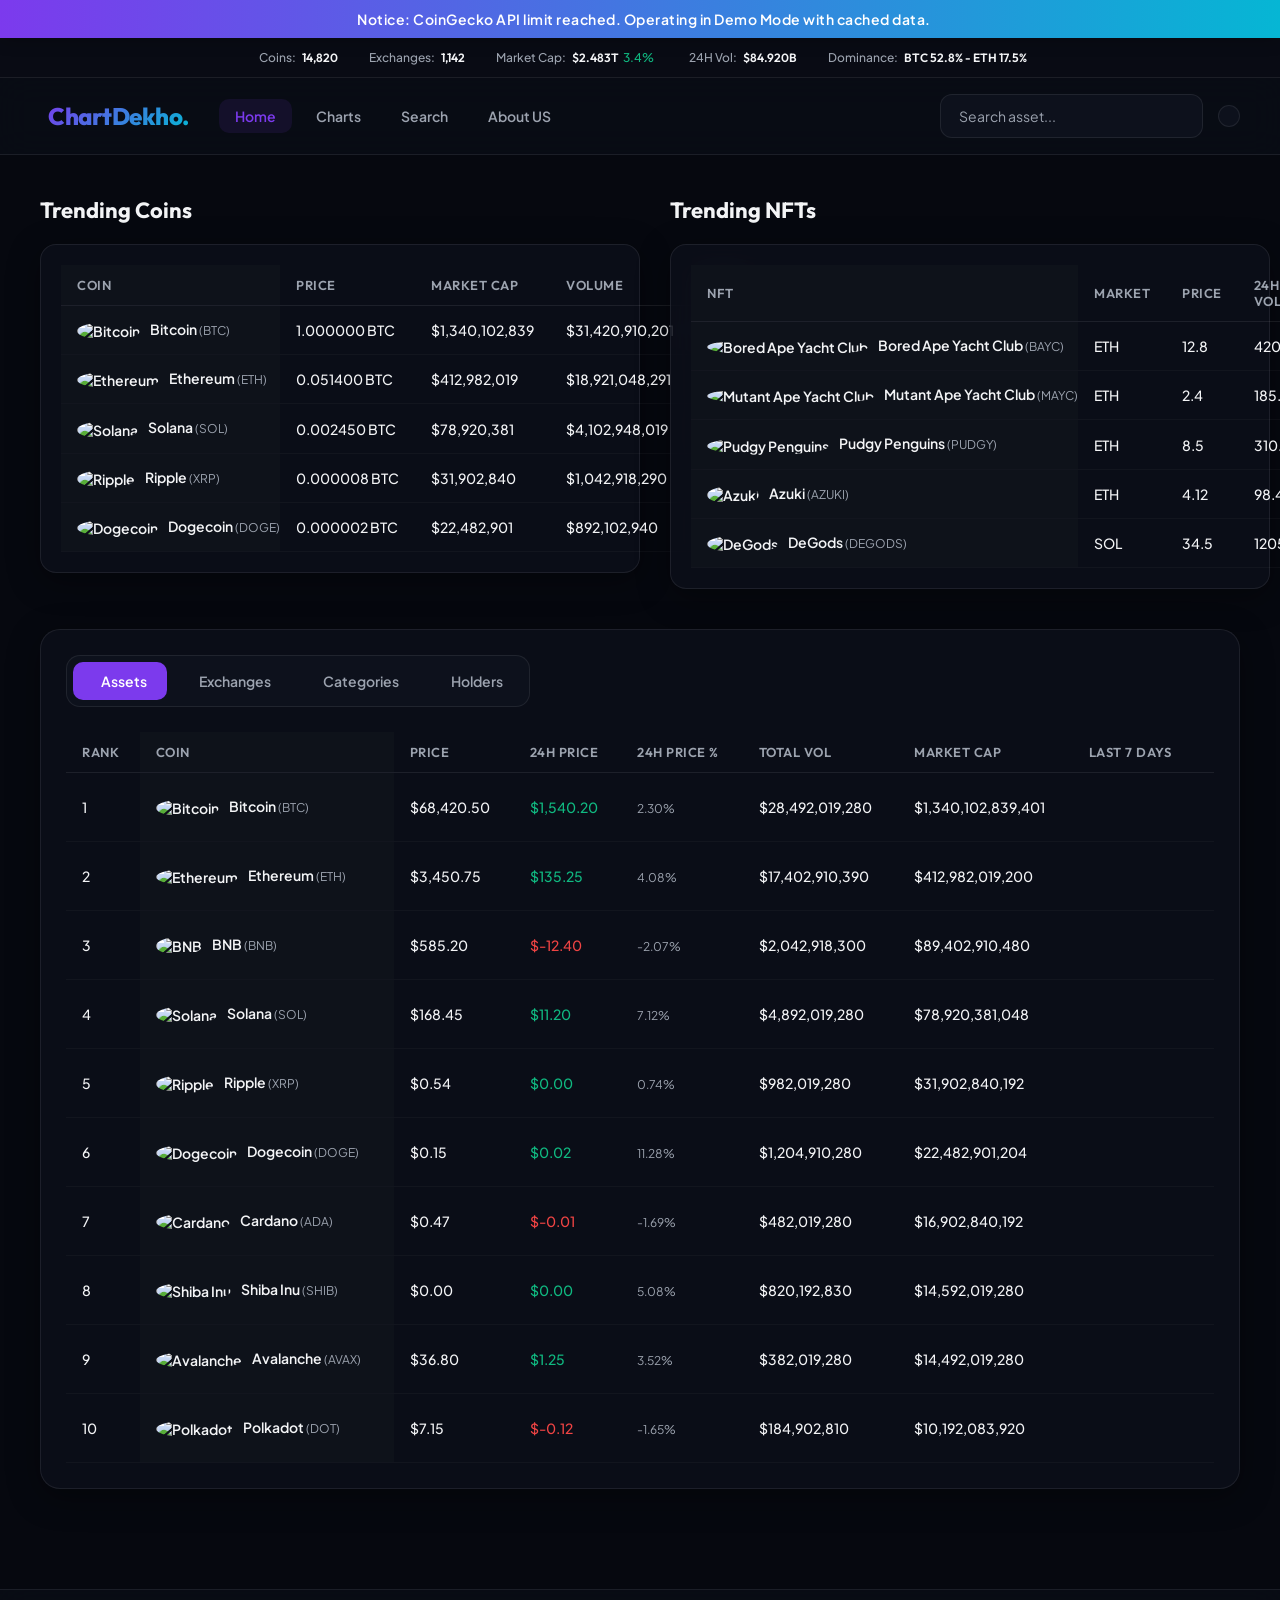
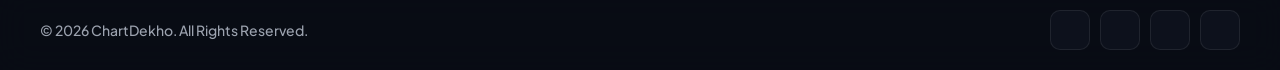
==== index.html @ ae1006e4 "feat: implement full-site navigation, detailed coin pages, and static asset management infrastructur" ====
<!DOCTYPE html>
<html lang="en">

<head>
    <meta charset="UTF-8">
    <meta name="viewport" content="width=device-width, initial-scale=1.0">
    <meta name="description" content="Crypto Marketplace - Live cryptocurrency prices, trending tokens, NFTs, exchanges and advanced real-time charts.">
    <link rel="stylesheet" href="https://cdnjs.cloudflare.com/ajax/libs/remixicon/4.2.0/remixicon.min.css">
    <link rel="stylesheet" href="assets/css/style.css">
    <title>Crypto Marketplace | ChartDekho</title>
</head>

<body>

    <!-- Fallback / Rate Limit Alert Banner -->
    <div id="demo-banner" class="demo-banner hidden">
        <i class="ri-error-warning-line"></i>
        <span>Notice: CoinGecko API limit reached. Operating in Demo Mode with cached data.</span>
    </div>

    <!-- Mobile Navigation Overlay Drawer -->
    <div class="overlay">
        <button id="closeMenu" aria-label="Close menu"><i class="ri-close-circle-line"></i></button>
        <a href="index.html" class="logo"><i class="ri-copper-coin-line"></i> ChartDekho</a>
        <div class="nav-links">
            <a href="index.html" class="active">Home</a>
            <a href="pages/charts.html">Charts</a>
            <a href="pages/search.html">Search</a>
            <a href="pages/about.html">About US</a>
        </div>

        <div class="social-icons">
            <a href="#" aria-label="YouTube"><i class="ri-youtube-line"></i></a>
            <a href="#" aria-label="Telegram"><i class="ri-telegram-line"></i></a>
            <a href="#" aria-label="GitHub"><i class="ri-github-line"></i></a>
            <a href="#" aria-label="Discord"><i class="ri-discord-line"></i></a>
        </div>
    </div>

    <div class="main">

        <!-- Global Market Statistics Ticker -->
        <div class="global">
            <p><i class="ri-coins-line"></i> Coins: <b id="coins-count">N/A</b></p>
            <p><i class="ri-exchange-funds-line"></i> Exchanges: <b id="exchanges-count">N/A</b></p>
            <p><i class="ri-line-chart-line"></i> Market Cap: <span><b id="marketCap">N/A</b> <span id="marketCapChange">N/A <i class="ri-arrow-down-s-fill"></i></span></span></p>
            <p><i class="ri-funds-line"></i> 24H Vol: <b id="volume">N/A</b></p>
            <p><i class="ri-pie-chart-line"></i> Dominance: <b id="dominance">BTC N/A% - ETH N/A%</b></p>
        </div>

        <!-- Desktop Navigation Bar -->
        <nav>
            <div class="left-section">
                <button id="openMenu" aria-label="Open menu"><i class="ri-menu-line"></i></button>
                <a href="index.html" class="logo"><i class="ri-copper-coin-line"></i> ChartDekho.</a>
                <div class="nav-links">
                    <a href="index.html" class="active">Home</a>
                    <a href="pages/charts.html">Charts</a>
                    <a href="pages/search.html">Search</a>
                    <a href="pages/about.html">About US</a>
                </div>
            </div>
            <div class="right-section">
                <form class="search" id="searchForm" role="search">
                    <i class="ri-search-line"></i>
                    <input type="text" id="searchInput" placeholder="Search asset..." required autocomplete="on">
                </form>
                <i id="theme-toggle" class="ri-moon-line" aria-label="Toggle theme"></i>
            </div>
        </nav>

        <!-- Trending Grids Section -->
        <div class="trending">
            <div class="coins-wrapper">
                <div class="header">
                    <h3><i class="ri-fire-line" style="color: #FF5722"></i> Trending Coins</h3>
                </div>
                <div class="container">
                    <div id="coins-list"></div>
                    <div class="spinner" id="coins-list-spinner"></div>
                    <div class="error-message" id="coins-list-error">API limit reached. Please try again later.</div>
                </div>
            </div>

            <div class="nfts-wrapper">
                <div class="header">
                    <h3><i class="ri-nft-line" style="color: #00BCD4"></i> Trending NFTs</h3>
                </div>
                <div class="container">
                    <div id="nfts-list"></div>
                    <div class="spinner" id="nfts-list-spinner"></div>
                    <div class="error-message" id="nfts-list-error">API limit reached. Please try again later.</div>
                </div>
            </div>
        </div>

        <!-- Interactive Market Tabs Section -->
        <div class="tab-container">
            <div class="tabs">
                <button class="tab-button active" onclick="openTab(event, 'tab1')"><i class="ri-apps-2-line"></i> Assets</button>
                <button class="tab-button" onclick="openTab(event, 'tab2')"><i class="ri-arrow-left-right-line"></i> Exchanges</button>
                <button class="tab-button" onclick="openTab(event, 'tab3')"><i class="ri-exchange-2-line"></i> Categories</button>
                <button class="tab-button" onclick="openTab(event, 'tab4')"><i class="ri-btc-line"></i> Holders</button>
            </div>
            <div class="tab-content" id="tab1">
                <div id="asset-list"></div>
                <div class="spinner" id="asset-list-spinner"></div>
                <div class="error-message" id="asset-list-error">API limit reached. Please try again later.</div>
            </div>
            <div class="tab-content" id="tab2">
                <div id="exchange-list"></div>
                <div class="spinner" id="exchange-list-spinner"></div>
                <div class="error-message" id="exchange-list-error">API limit reached. Please try again later.</div>
            </div>
            <div class="tab-content" id="tab3">
                <div id="category-list"></div>
                <div class="spinner" id="category-list-spinner"></div>
                <div class="error-message" id="category-list-error">API limit reached. Please try again later.</div>
            </div>
            <div class="tab-content" id="tab4">
                <div id="company-list"></div>
                <div class="spinner" id="company-list-spinner"></div>
                <div class="error-message" id="company-list-error">API limit reached. Please try again later.</div>
            </div>
        </div>
    </div>

    <!-- Page Footer -->
    <footer>
        <p>&copy; 2026 ChartDekho. All Rights Reserved.</p>
        <div class="social-icons">
            <a href="#" aria-label="YouTube"><i class="ri-youtube-line"></i></a>
            <a href="#" aria-label="Telegram"><i class="ri-telegram-line"></i></a>
            <a href="#" aria-label="GitHub"><i class="ri-github-line"></i></a>
            <a href="#" aria-label="Discord"><i class="ri-discord-line"></i></a>
        </div>
    </footer>

    <!-- Smooth Back To Top Button -->
    <button onclick="scrollToTop()" id="scrollTop" aria-label="Scroll to top"><i class="ri-arrow-up-s-line"></i></button>

    <!-- Script Assets -->
    <script src="https://cdn.jsdelivr.net/npm/chart.js"></script>
    <script src="assets/js/mockData.js"></script>
    <script src="assets/js/global.js"></script>
    <script src="assets/js/script.js"></script>
</body>

</html>
---- assets/css/style.css ----
@import url('https://fonts.googleapis.com/css2?family=Outfit:wght@300;400;500;600;700;800&family=Plus+Jakarta+Sans:wght@300;400;500;600;700;800&display=swap');

/* Brand Design Tokens */
:root {
    --bg-main: #06080F;
    --bg-card: rgba(13, 17, 28, 0.7);
    --bg-card-hover: rgba(22, 28, 45, 0.85);
    --bg-header: rgba(10, 14, 23, 0.75);
    --bg-input: #0D111C;
    --border-color: rgba(255, 255, 255, 0.08);
    --border-hover: rgba(124, 58, 237, 0.4);
    
    --color-text-primary: #F3F4F6;
    --color-text-secondary: #9CA3AF;
    --color-accent: #7C3AED;       /* Neon Violet */
    --color-accent-secondary: #06B6D4; /* Cyan */
    --color-green: #10B981;        /* Emerald Green */
    --color-red: #EF4444;          /* Vibrant Red */
    
    --glow-green: rgba(16, 185, 129, 0.15);
    --glow-red: rgba(239, 68, 68, 0.15);
    --glow-accent: rgba(124, 58, 237, 0.25);
    
    --chart-light-bg: #0D111C;
    --chart-dark-bg: #06080F;
    --chart-light-border: rgba(255, 255, 255, 0.08);
    --chart-dark-border: rgba(255, 255, 255, 0.05);
    
    --links-color: #06B6D4;
    --font-heading: 'Outfit', sans-serif;
    --font-body: 'Plus Jakarta Sans', sans-serif;
    --shadow-main: 0 8px 32px 0 rgba(0, 0, 0, 0.37);
    
    --bg-fixed-column: #0E121A;
    --bg-fixed-column-hover: #1A2132;
}

/* Light Theme Variables (Overrides) */
#light-theme {
    --bg-main: #F3F4F6;
    --bg-card: rgba(255, 255, 255, 0.8);
    --bg-card-hover: rgba(255, 255, 255, 0.95);
    --bg-header: rgba(255, 255, 255, 0.85);
    --bg-input: #E5E7EB;
    --border-color: rgba(0, 0, 0, 0.08);
    --border-hover: rgba(124, 58, 237, 0.3);
    
    --color-text-primary: #111827;
    --color-text-secondary: #4B5563;
    --color-accent: #6D28D9;
    --color-accent-secondary: #0891B2;
    --color-green: #059669;
    --color-red: #DC2626;
    
    --glow-green: rgba(5, 150, 105, 0.1);
    --glow-red: rgba(220, 38, 38, 0.1);
    --glow-accent: rgba(109, 40, 217, 0.15);
    
    --chart-light-bg: #FFFFFF;
    --chart-dark-bg: #F3F4F6;
    --chart-light-border: rgba(0, 0, 0, 0.08);
    --chart-dark-border: rgba(0, 0, 0, 0.05);
    
    --links-color: #0891B2;
    --shadow-main: 0 8px 32px 0 rgba(31, 38, 135, 0.08);
    
    --bg-fixed-column: #FFFFFF;
    --bg-fixed-column-hover: #F3F4F6;
}

/* General Resets */
* {
    margin: 0;
    padding: 0;
    border: none;
    outline: none;
    box-sizing: border-box;
    font-family: var(--font-body);
}

html {
    scroll-behavior: smooth;
}

body {
    background: var(--bg-main);
    color: var(--color-text-primary);
    display: flex;
    flex-direction: column;
    min-height: 100vh;
    transition: background 0.4s ease, color 0.4s ease;
    overflow-x: hidden;
}

/* Custom Scrollbars */
::-webkit-scrollbar {
    width: 8px;
    height: 8px;
}
::-webkit-scrollbar-track {
    background: var(--bg-main);
}
::-webkit-scrollbar-thumb {
    background: var(--border-color);
    border-radius: 10px;
    transition: background 0.3s;
}
::-webkit-scrollbar-thumb:hover {
    background: var(--color-accent);
}

/* Global Alert / Demo Banner */
.demo-banner {
    background: linear-gradient(90deg, #7C3AED, #06B6D4);
    color: #FFFFFF;
    text-align: center;
    padding: 10px 20px;
    font-size: 14px;
    font-weight: 600;
    letter-spacing: 0.5px;
    box-shadow: 0 4px 15px rgba(0, 0, 0, 0.2);
    position: sticky;
    top: 0;
    z-index: 1100;
    display: flex;
    align-items: center;
    justify-content: center;
    gap: 8px;
    animation: slideDown 0.4s ease;
}

.demo-banner i {
    color: #FFFFFF;
    font-size: 16px;
}

@keyframes slideDown {
    from { transform: translateY(-100%); }
    to { transform: translateY(0); }
}

/* Utility Helpers */
.red {
    color: var(--color-red) !important;
}
.green {
    color: var(--color-green) !important;
}
p.red {
    font-weight: 700 !important;
}
p.green {
    font-weight: 700 !important;
}

a {
    color: var(--color-text-primary);
    text-decoration: none;
    transition: color 0.2s;
}
a:hover {
    color: var(--color-accent);
}

i {
    color: var(--color-text-primary);
    transition: color 0.2s;
}

img {
    object-fit: cover;
}

.main {
    flex: 1;
    padding-bottom: 60px;
}

/* Global Ticker Header */
.global {
    display: flex;
    justify-content: center;
    align-items: center;
    flex-wrap: wrap;
    gap: 25px;
    padding: 12px 20px;
    background: rgba(13, 17, 28, 0.4);
    border-bottom: 1px solid var(--border-color);
}

.global p {
    font-size: 12px;
    font-weight: 500;
    color: var(--color-text-secondary);
    display: flex;
    align-items: center;
    gap: 6px;
}

.global p b, .global p span b {
    color: var(--color-text-primary);
    font-family: var(--font-heading);
    font-weight: 600;
}

.global p span {
    display: inline-flex;
    align-items: center;
    gap: 4px;
}

/* Premium Navigation Header */
nav {
    display: flex;
    align-items: center;
    justify-content: space-between;
    background: var(--bg-header);
    backdrop-filter: blur(16px);
    -webkit-backdrop-filter: blur(16px);
    padding: 16px 40px;
    border-bottom: 1px solid var(--border-color);
    position: sticky;
    top: 0;
    z-index: 1000;
}

nav .left-section,
nav .right-section {
    display: flex;
    align-items: center;
    gap: 30px;
}

nav .left-section .logo {
    font-family: var(--font-heading);
    font-weight: 800;
    font-size: 24px;
    letter-spacing: -0.5px;
    background: linear-gradient(135deg, var(--color-accent), var(--color-accent-secondary));
    -webkit-background-clip: text;
    -webkit-text-fill-color: transparent;
    display: flex;
    align-items: center;
    gap: 8px;
}

nav .left-section .nav-links {
    display: flex;
    gap: 8px;
}

nav .left-section .nav-links a {
    font-size: 14px;
    font-weight: 600;
    padding: 8px 16px;
    border-radius: 10px;
    color: var(--color-text-secondary);
    transition: all 0.3s cubic-bezier(0.4, 0, 0.2, 1);
}

nav .left-section .nav-links a.active,
nav .left-section .nav-links a:hover {
    background: rgba(124, 58, 237, 0.1);
    color: var(--color-accent);
}

nav .right-section {
    width: 25%;
    min-width: 200px;
    gap: 15px;
}

nav .right-section .search {
    display: flex;
    align-items: center;
    background: var(--bg-input);
    border: 1px solid var(--border-color);
    padding: 4px 12px;
    border-radius: 12px;
    width: 100%;
    transition: border-color 0.3s, box-shadow 0.3s;
}

nav .right-section .search:focus-within {
    border-color: var(--color-accent);
    box-shadow: 0 0 10px rgba(124, 58, 237, 0.25);
}

nav .right-section .search input {
    width: 100%;
    padding: 8px 6px;
    background: transparent;
    color: var(--color-text-primary);
    font-size: 14px;
}

nav .right-section .search input::placeholder {
    color: var(--color-text-secondary);
}

nav .right-section .search i {
    color: var(--color-text-secondary);
}

nav .right-section > i {
    padding: 10px;
    background: var(--bg-input);
    border: 1px solid var(--border-color);
    color: var(--color-text-primary);
    border-radius: 12px;
    font-size: 18px;
    cursor: pointer;
    transition: all 0.3s;
}

nav .right-section > i:hover {
    border-color: var(--color-accent);
    color: var(--color-accent);
    transform: scale(1.05);
}

/* Trending Section Cards & Grid */
.trending {
    margin: 40px;
    display: flex;
    justify-content: space-between;
    gap: 30px;
}

.trending .coins-wrapper,
.trending .nfts-wrapper {
    width: 50%;
}

.trending h3 {
    font-family: var(--font-heading);
    font-weight: 700;
    font-size: 22px;
    color: var(--color-text-primary);
    margin-bottom: 20px;
}

.trending .coins-wrapper .container,
.trending .nfts-wrapper .container {
    background: var(--bg-card);
    backdrop-filter: blur(16px);
    -webkit-backdrop-filter: blur(16px);
    padding: 20px;
    border-radius: 16px;
    border: 1px solid var(--border-color);
    box-shadow: var(--shadow-main);
    transition: border-color 0.3s;
}

.trending .coins-wrapper .container:hover,
.trending .nfts-wrapper .container:hover {
    border-color: var(--border-hover);
}

/* Table Design Overhaul */
table {
    width: 100%;
    border-collapse: collapse;
}

table th {
    font-family: var(--font-heading);
    font-weight: 600;
    font-size: 13px;
    color: var(--color-text-secondary);
    text-align: left;
    padding: 12px 16px;
    border-bottom: 1px solid var(--border-color);
    text-transform: uppercase;
    letter-spacing: 0.5px;
}

table tr {
    transition: all 0.2s ease;
}

table tr td {
    padding: 14px 16px;
    font-size: 14px;
    font-weight: 500;
    color: var(--color-text-primary);
    border-bottom: 1px solid rgba(255, 255, 255, 0.03);
    white-space: nowrap;
}

table tbody tr:hover {
    background: var(--bg-card-hover);
    cursor: pointer;
}

table tr td img {
    width: 28px;
    height: 28px;
    border-radius: 50%;
    vertical-align: middle;
    margin-right: 8px;
}

table tr td span {
    color: var(--color-text-secondary);
    font-size: 12px;
    font-weight: 400;
}

/* Sticky First Column for Tables (Mobile Navigation friendly) */
.table-fixed-column {
    position: sticky;
    left: 0;
    background: var(--bg-fixed-column);
    z-index: 10;
    font-weight: 600;
}
table tbody tr:hover td.table-fixed-column {
    background: var(--bg-fixed-column-hover);
}

/* Tab Container Overhaul */
.tab-container {
    margin: 40px;
    background: var(--bg-card);
    backdrop-filter: blur(16px);
    -webkit-backdrop-filter: blur(16px);
    padding: 25px;
    border-radius: 20px;
    border: 1px solid var(--border-color);
    box-shadow: var(--shadow-main);
}

.tab-container .tabs {
    background: var(--bg-input);
    display: inline-flex;
    padding: 6px;
    border-radius: 14px;
    gap: 4px;
    margin-bottom: 25px;
    border: 1px solid var(--border-color);
}

.tab-container .tabs .tab-button {
    display: flex;
    align-items: center;
    gap: 8px;
    background: transparent;
    color: var(--color-text-secondary);
    padding: 10px 20px;
    border-radius: 10px;
    font-size: 14px;
    font-weight: 600;
    cursor: pointer;
    transition: all 0.3s cubic-bezier(0.4, 0, 0.2, 1);
}

.tab-container .tabs .tab-button i {
    font-size: 18px;
    color: var(--color-text-secondary);
}

.tab-container .tabs .tab-button.active {
    background: var(--color-accent);
    color: #FFFFFF;
}

.tab-container .tabs .tab-button.active i {
    color: #FFFFFF;
}

.tab-container .tabs .tab-button:hover:not(.active) {
    color: var(--color-text-primary);
    background: rgba(255, 255, 255, 0.05);
}

/* Beautiful Animated Loader */
.spinner {
    display: none;
    position: relative;
    width: 60px;
    height: 60px;
    margin: 40px auto;
}

.spinner::before,
.spinner::after {
    content: '';
    position: absolute;
    border-radius: 50%;
    border: 4px solid transparent;
}

.spinner::before {
    top: 0; left: 0; right: 0; bottom: 0;
    border-top-color: var(--color-accent);
    animation: spin 1.2s cubic-bezier(0.68, -0.55, 0.27, 1.55) infinite;
}

.spinner::after {
    top: 8px; left: 8px; right: 8px; bottom: 8px;
    border-bottom-color: var(--color-accent-secondary);
    animation: spinReverse 1.2s cubic-bezier(0.68, -0.55, 0.27, 1.55) infinite;
}

@keyframes spin {
    0% { transform: rotate(0deg); }
    100% { transform: rotate(360deg); }
}

@keyframes spinReverse {
    0% { transform: rotate(0deg); }
    100% { transform: rotate(-360deg); }
}

.error-message {
    display: none;
    color: var(--color-red);
    text-align: center;
    font-weight: 600;
    margin: 30px auto;
    padding: 15px;
    background: var(--glow-red);
    border: 1px solid var(--color-red);
    border-radius: 12px;
    max-width: 400px;
}

/* Sparkline Small Canvas Styling */
td canvas {
    vertical-align: middle;
    filter: drop-shadow(0px 2px 4px rgba(0, 0, 0, 0.15));
}

/* Detail Coin View Layout */
.coin-container {
    margin: 40px;
    display: flex;
    gap: 30px;
}

.coin-container .left-section {
    width: 32%;
    display: flex;
    flex-direction: column;
    gap: 25px;
}

.coin-container .left-section .ticker {
    background: var(--bg-card);
    border-radius: 16px;
    border: 1px solid var(--border-color);
    padding: 12px;
    box-shadow: var(--shadow-main);
}

.coin-container .left-section .coin-info,
.coin-container .right-section .status .container {
    background: var(--bg-card);
    padding: 24px;
    border: 1px solid var(--border-color);
    border-radius: 16px;
    box-shadow: var(--shadow-main);
}

.coin-container .left-section > h3,
.coin-container .right-section .status > h3 {
    font-family: var(--font-heading);
    font-weight: 700;
    font-size: 20px;
    margin-top: 15px;
    color: var(--color-text-primary);
}

.coin-container .left-section .coin-info .logo {
    display: flex;
    align-items: center;
    gap: 12px;
    margin-bottom: 25px;
}

.coin-container .left-section .coin-info .logo img {
    width: 32px;
    height: 32px;
    border-radius: 50%;
}

.coin-container .left-section .coin-info .logo h4 {
    font-family: var(--font-heading);
    font-weight: 700;
    font-size: 20px;
    color: var(--color-text-primary);
}

.coin-container .left-section .coin-info .logo h4 span {
    font-size: 13px;
    color: var(--color-text-secondary);
}

.coin-container .left-section .coin-info .logo p {
    background: var(--bg-input);
    border: 1px solid var(--border-color);
    color: var(--color-text-primary);
    font-weight: 700;
    font-size: 11px;
    padding: 3px 8px;
    border-radius: 8px;
    margin-left: auto;
}

.coin-container .left-section .coin-info .status,
.coin-container .right-section .status {
    display: flex;
    flex-direction: column;
    gap: 6px;
}

.coin-container .left-section .coin-info .status .item,
.coin-container .right-section .status .container .item {
    display: flex;
    align-items: center;
    justify-content: space-between;
    border-bottom: 1px dashed var(--border-color);
    padding: 10px 0;
}

.coin-container .left-section .coin-info .status .item:last-child,
.coin-container .right-section .status .container .item:last-child {
    border-bottom: none;
}

.coin-container .left-section .coin-info .status .item p.str,
.coin-container .right-section .status .container .item p.str {
    color: var(--color-text-secondary);
    font-size: 13px;
    font-weight: 500;
}

.coin-container .left-section .coin-info .status .item p.num,
.coin-container .right-section .status .container .item p.num {
    color: var(--color-text-primary);
    font-family: var(--font-heading);
    font-weight: 600;
    font-size: 14px;
}

.coin-container .main-section {
    width: 45%;
    display: flex;
    flex-direction: column;
}

.coin-container .main-section .mini-chart {
    background: var(--bg-card);
    border: 1px solid var(--border-color);
    border-radius: 16px;
    overflow: hidden;
    height: 100%;
    min-height: 480px;
    box-shadow: var(--shadow-main);
}

.coin-container .right-section {
    width: 23%;
    display: flex;
    flex-direction: column;
    gap: 25px;
}

.coin-container .right-section .links {
    display: flex;
    align-items: center;
    gap: 8px;
}

.coin-container .right-section .links a {
    background: var(--color-accent);
    color: #FFFFFF;
    font-size: 12px;
    font-weight: 600;
    padding: 4px 12px;
    border-radius: 8px;
    transition: all 0.2s;
}

.coin-container .right-section .links a:hover {
    background: var(--color-accent-secondary);
    transform: translateY(-1px);
}

.coin-container .right-section .links p {
    font-size: 11px;
    font-weight: 600;
    padding: 4px 10px;
    border-radius: 8px;
    color: #FFFFFF;
}

.coin-desc {
    background: var(--bg-card);
    backdrop-filter: blur(16px);
    -webkit-backdrop-filter: blur(16px);
    border-radius: 16px;
    padding: 30px;
    margin: 0 40px 40px;
    border: 1px solid var(--border-color);
    box-shadow: var(--shadow-main);
}

.coin-desc h3 {
    font-family: var(--font-heading);
    font-weight: 700;
    font-size: 20px;
    margin-bottom: 15px;
    color: var(--color-text-primary);
}

.coin-desc p {
    color: var(--color-text-secondary);
    line-height: 28px;
    font-size: 14px;
}

.coin-desc p a {
    color: var(--color-accent-secondary);
    font-weight: 600;
}

/* Charts Page Styling */
.chart-container {
    margin: 40px 40px 20px;
    background: var(--bg-card);
    border-radius: 16px;
    border: 1px solid var(--border-color);
    box-shadow: var(--shadow-main);
    overflow: hidden;
    height: calc(100vh - 220px);
    position: relative;
}

.chart-header {
    display: flex;
    justify-content: space-between;
    align-items: center;
    padding: 20px 24px;
    background: rgba(13, 17, 28, 0.4);
    border-bottom: 1px solid var(--border-color);
}

.chart-header h1 {
    font-family: var(--font-heading);
    font-weight: 700;
    font-size: 22px;
    color: var(--color-text-primary);
}

.chart-controls {
    display: flex;
    gap: 10px;
}

.chart-controls select {
    background: var(--bg-input);
    color: var(--color-text-primary);
    border: 1px solid var(--border-color);
    padding: 8px 16px;
    border-radius: 10px;
    font-size: 14px;
    font-weight: 600;
    cursor: pointer;
    transition: all 0.3s;
}

.chart-controls select:hover {
    border-color: var(--color-accent);
}

.chart-loading {
    position: absolute;
    top: 50%;
    left: 50%;
    transform: translate(-50%, -50%);
    z-index: 100;
    background: rgba(6, 8, 15, 0.85);
    padding: 25px 45px;
    border-radius: 16px;
    border: 1px solid var(--border-color);
    text-align: center;
}

.chart-loading p {
    color: var(--color-text-secondary);
    font-weight: 500;
    font-size: 14px;
}

#chart-widget {
    height: calc(100% - 75px);
    width: 100%;
}

.tradingview-widget-copyright {
    display: none;
}

/* Search Page Layout */
.main > h3 {
    font-family: var(--font-heading);
    font-weight: 700;
    font-size: 24px;
    margin: 40px 40px 20px;
}

.search-container {
    margin: 0 40px 40px;
    display: grid;
    grid-template-columns: repeat(3, 1fr);
    gap: 30px;
}

.search-container .item {
    background: var(--bg-card);
    border: 1px solid var(--border-color);
    border-radius: 16px;
    padding: 25px;
    box-shadow: var(--shadow-main);
    transition: border-color 0.3s;
}

.search-container .item:hover {
    border-color: var(--border-hover);
}

.search-container .item h4 {
    font-family: var(--font-heading);
    font-weight: 700;
    font-size: 18px;
    margin-bottom: 15px;
    color: var(--color-text-primary);
    border-bottom: 1px solid var(--border-color);
    padding-bottom: 10px;
}

/* About Page layout */
.about-container {
    background: var(--bg-card);
    display: flex;
    align-items: center;
    justify-content: space-between;
    margin: 40px;
    padding: 50px;
    border: 1px solid var(--border-color);
    border-radius: 20px;
    box-shadow: var(--shadow-main);
    gap: 50px;
}

.about-container .image {
    width: 45%;
    text-align: center;
}

.about-container .image img {
    width: 100%;
    max-width: 420px;
    border-radius: 30px;
    box-shadow: 0 10px 40px rgba(0,0,0,0.4);
    border: 2px solid var(--border-color);
}

.about-container .info {
    width: 55%;
    display: flex;
    flex-direction: column;
    gap: 25px;
}

.about-container .info h3 {
    font-family: var(--font-heading);
    font-weight: 800;
    font-size: 32px;
    color: var(--color-text-primary);
}

.about-container .info p {
    color: var(--color-text-secondary);
    line-height: 28px;
    font-size: 15px;
}

.about-container .info .buttons {
    display: flex;
    gap: 15px;
}

.about-container .info button {
    background: var(--bg-input);
    border: 1px solid var(--border-color);
    color: var(--color-text-primary);
    padding: 12px 28px;
    border-radius: 12px;
    font-weight: 700;
    font-size: 14px;
    cursor: pointer;
    transition: all 0.3s;
}

.about-container .info button:first-child {
    background: var(--color-accent);
    color: #FFFFFF;
    border: none;
}

.about-container .info button:hover {
    transform: translateY(-2px);
    box-shadow: 0 4px 15px var(--glow-accent);
}

/* Footer Section */
footer {
    background: var(--bg-header);
    backdrop-filter: blur(16px);
    -webkit-backdrop-filter: blur(16px);
    width: 100%;
    padding: 20px 40px;
    display: flex;
    align-items: center;
    justify-content: space-between;
    border-top: 1px solid var(--border-color);
    position: relative;
    z-index: 10;
}

footer p {
    color: var(--color-text-secondary);
    font-size: 14px;
    font-weight: 500;
}

footer .social-icons,
.overlay .social-icons {
    display: flex;
    align-items: center;
    gap: 10px;
}

footer .social-icons a,
.overlay .social-icons a {
    background: var(--bg-input);
    border: 1px solid var(--border-color);
    width: 40px;
    height: 40px;
    display: flex;
    align-items: center;
    justify-content: center;
    border-radius: 10px;
    transition: all 0.3s;
}

footer .social-icons a:hover,
.overlay .social-icons a:hover {
    background: var(--color-accent);
    border-color: var(--color-accent);
    transform: translateY(-2px);
}

footer .social-icons a i,
.overlay .social-icons a i {
    font-size: 18px;
    color: var(--color-text-primary);
}

/* Scroll To Top Button */
#scrollTop {
    display: none;
    position: fixed;
    bottom: 24px;
    right: 24px;
    z-index: 100;
    cursor: pointer;
    background: var(--color-accent);
    border: none;
    border-radius: 12px;
    width: 45px;
    height: 45px;
    align-items: center;
    justify-content: center;
    box-shadow: 0 4px 15px var(--glow-accent);
    transition: all 0.3s;
}

#scrollTop:hover {
    background: var(--color-accent-secondary);
    transform: translateY(-3px);
}

#scrollTop i {
    font-size: 24px;
    color: #FFFFFF;
}

/* Mobile Drawer Overlay Menu */
#openMenu {
    background: var(--bg-input);
    border: 1px solid var(--border-color);
    color: var(--color-text-primary);
    font-size: 20px;
    padding: 10px;
    border-radius: 12px;
    cursor: pointer;
    display: none;
    transition: all 0.2s;
}

#openMenu:hover {
    border-color: var(--color-accent);
}

.overlay {
    position: fixed;
    background: rgba(6, 8, 15, 0.95);
    backdrop-filter: blur(20px);
    -webkit-backdrop-filter: blur(20px);
    width: 100%;
    height: 100vh;
    z-index: 2000;
    top: 0;
    left: 0;
    display: flex;
    flex-direction: column;
    align-items: center;
    justify-content: center;
    gap: 40px;
    opacity: 0;
    visibility: hidden;
    transition: opacity 0.3s ease, visibility 0.3s ease;
}

.overlay.show {
    opacity: 1;
    visibility: visible;
}

.overlay .nav-links {
    display: flex;
    flex-direction: column;
    align-items: center;
    gap: 20px;
}

.overlay .nav-links a {
    font-family: var(--font-heading);
    font-size: 28px;
    font-weight: 700;
    color: var(--color-text-secondary);
    transition: all 0.3s;
}

.overlay .nav-links a.active,
.overlay .nav-links a:hover {
    color: var(--color-accent);
    transform: scale(1.05);
}

.overlay button#closeMenu {
    background: transparent;
    cursor: pointer;
    position: absolute;
    top: 24px;
    right: 24px;
}

.overlay button#closeMenu i {
    font-size: 32px;
    color: var(--color-text-primary);
}

.overlay button#closeMenu:hover i {
    color: var(--color-red);
}

.hidden {
    display: none !important;
}

/* Responsive Media Queries */
@media screen and (max-width: 1400px) {
    .coin-container {
        flex-wrap: wrap;
        gap: 30px;
    }
    .coin-container .left-section {
        width: 45%;
    }
    .coin-container .main-section {
        width: 50%;
    }
    .coin-container .right-section {
        flex-direction: row;
        width: 100%;
        gap: 25px;
    }
    .coin-container .right-section .status {
        width: 33.33%;
    }
}

@media screen and (max-width: 1200px) {
    nav {
        padding: 16px 24px;
    }
    nav .right-section {
        width: 35%;
    }
    .trending .coins-wrapper .container,
    .trending .nfts-wrapper .container,
    .tab-container {
        overflow-x: auto;
    }
    .trending table,
    .tab-container table {
        min-width: 750px;
    }
    .about-container {
        padding: 40px;
    }
    .about-container .image img {
        max-width: 320px;
    }
}

@media screen and (max-width: 992px) {
    .trending {
        flex-direction: column;
        gap: 30px;
    }
    .trending .coins-wrapper,
    .trending .nfts-wrapper {
        width: 100%;
    }
    .search-container {
        grid-template-columns: 1fr;
        gap: 20px;
    }
    .about-container {
        flex-direction: column-reverse;
        text-align: center;
        gap: 30px;
    }
    .about-container .info {
        width: 100%;
        align-items: center;
    }
    .about-container .image {
        width: 100%;
    }
    .coin-container .left-section {
        width: 100%;
    }
    .coin-container .main-section {
        width: 100%;
        min-height: 350px;
    }
    .coin-container .right-section {
        flex-direction: column;
    }
    .coin-container .right-section .status {
        width: 100%;
    }
}

@media screen and (max-width: 768px) {
    .global {
        gap: 15px;
        padding: 10px;
    }
    .global p:last-child {
        display: none;
    }
    nav .left-section .nav-links {
        display: none;
    }
    #openMenu {
        display: flex;
    }
    nav .right-section {
        width: 60%;
    }
    .tab-container .tabs {
        width: 100%;
        overflow-x: auto;
        display: flex;
        flex-wrap: nowrap;
    }
    .tab-container .tabs .tab-button {
        flex-shrink: 0;
    }
    footer {
        flex-direction: column;
        gap: 15px;
        text-align: center;
    }
}
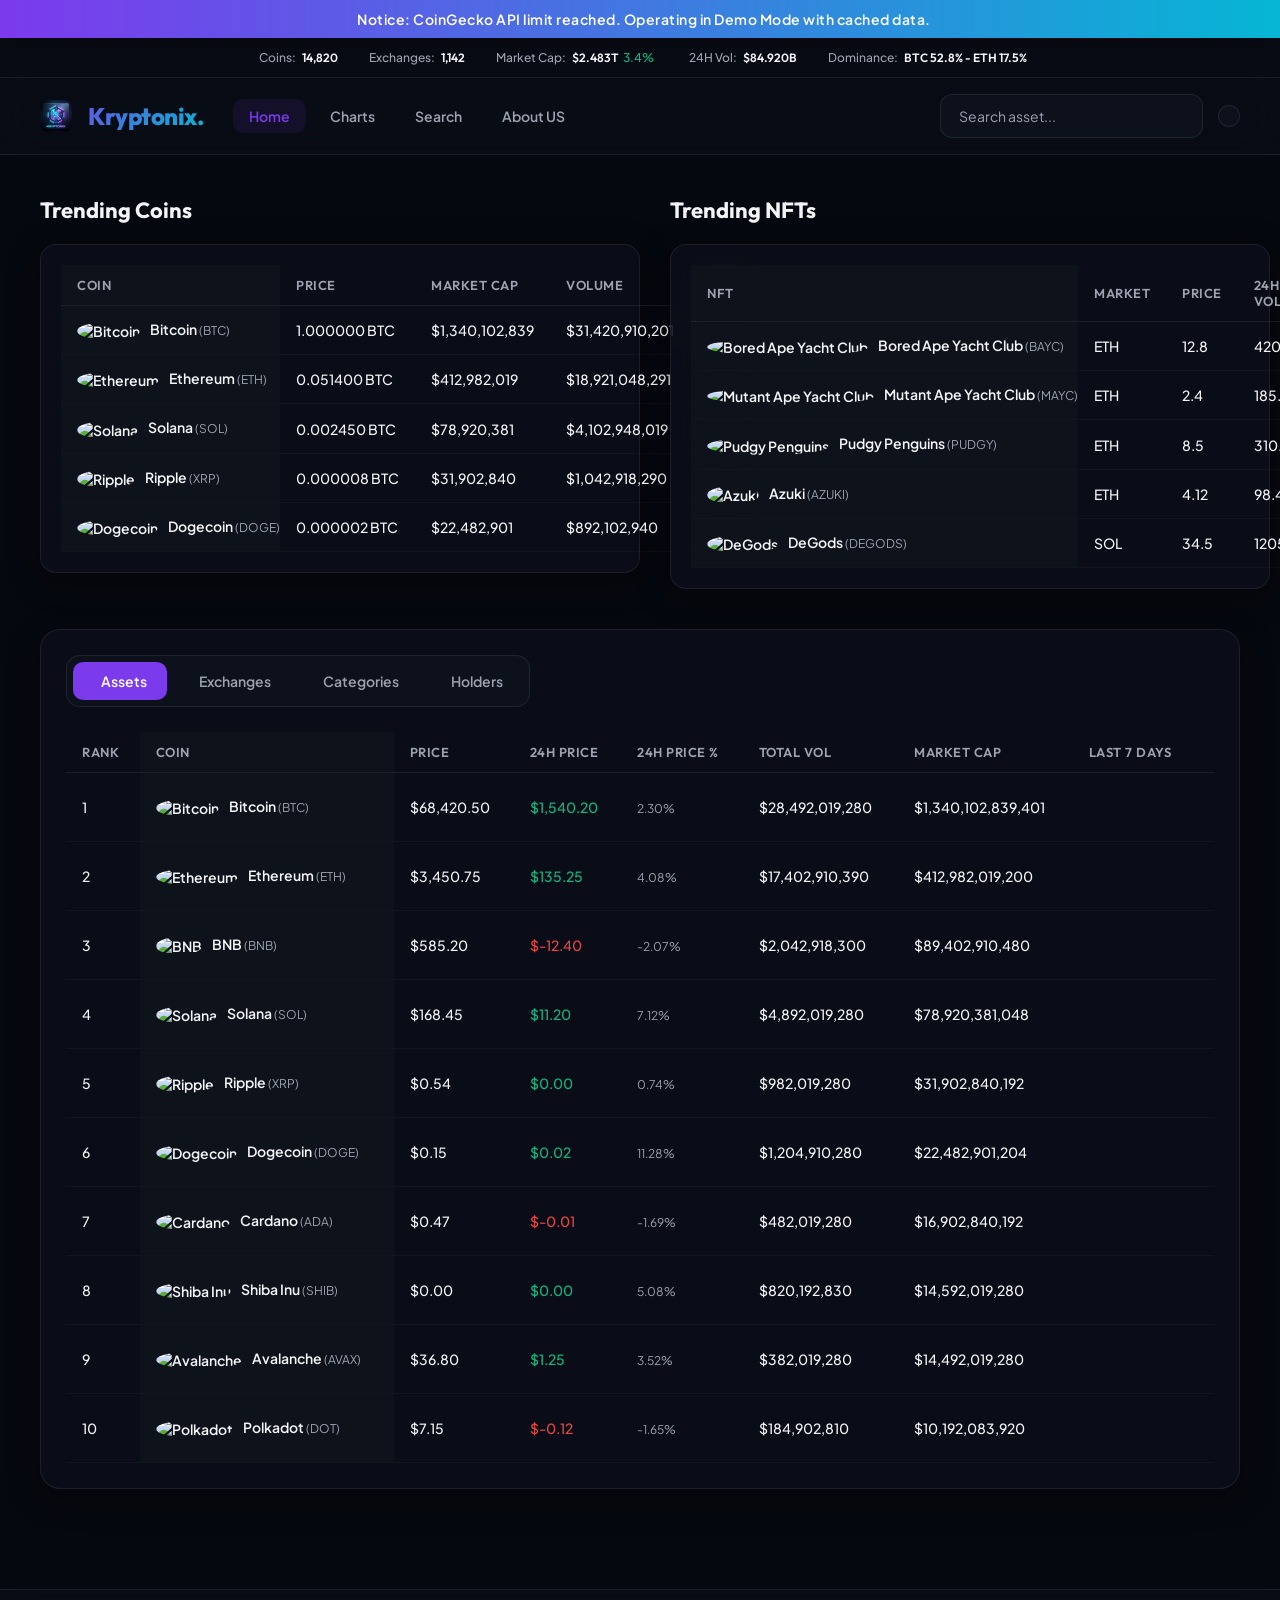
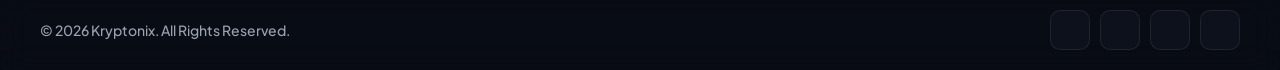
==== commit 23e530c8: "feat: rebrand project to Kryptonix, add site logo, and expand site with new pages including about, c" ====
--- a/index.html
+++ b/index.html
@@ -4,10 +4,11 @@
 <head>
     <meta charset="UTF-8">
     <meta name="viewport" content="width=device-width, initial-scale=1.0">
-    <meta name="description" content="Crypto Marketplace - Live cryptocurrency prices, trending tokens, NFTs, exchanges and advanced real-time charts.">
+    <meta name="description" content="Kryptonix - A premium obsidian-themed cryptocurrency analytics platform. Track live assets, NFT trends, exchanges, and institutional BTC holdings with high-speed local caching.">
     <link rel="stylesheet" href="https://cdnjs.cloudflare.com/ajax/libs/remixicon/4.2.0/remixicon.min.css">
     <link rel="stylesheet" href="assets/css/style.css">
-    <title>Crypto Marketplace | ChartDekho</title>
+    <link rel="icon" type="image/png" href="assets/images/logo.png">
+    <title>Kryptonix | Crypto Marketplace</title>
 </head>
 
 <body>
@@ -21,7 +22,7 @@
     <!-- Mobile Navigation Overlay Drawer -->
     <div class="overlay">
         <button id="closeMenu" aria-label="Close menu"><i class="ri-close-circle-line"></i></button>
-        <a href="index.html" class="logo"><i class="ri-copper-coin-line"></i> ChartDekho</a>
+        <a href="index.html" class="logo"><img src="assets/images/logo.png" alt="Kryptonix Logo" style="width: 32px; height: 32px; border-radius: 8px; vertical-align: middle; margin-right: 8px;"> Kryptonix</a>
         <div class="nav-links">
             <a href="index.html" class="active">Home</a>
             <a href="pages/charts.html">Charts</a>
@@ -52,7 +53,7 @@
         <nav>
             <div class="left-section">
                 <button id="openMenu" aria-label="Open menu"><i class="ri-menu-line"></i></button>
-                <a href="index.html" class="logo"><i class="ri-copper-coin-line"></i> ChartDekho.</a>
+                <a href="index.html" class="logo"><img src="assets/images/logo.png" alt="Kryptonix Logo" style="width: 32px; height: 32px; border-radius: 8px; vertical-align: middle; margin-right: 8px;"> Kryptonix.</a>
                 <div class="nav-links">
                     <a href="index.html" class="active">Home</a>
                     <a href="pages/charts.html">Charts</a>
@@ -127,7 +128,7 @@
 
     <!-- Page Footer -->
     <footer>
-        <p>&copy; 2026 ChartDekho. All Rights Reserved.</p>
+        <p>&copy; 2026 Kryptonix. All Rights Reserved.</p>
         <div class="social-icons">
             <a href="#" aria-label="YouTube"><i class="ri-youtube-line"></i></a>
             <a href="#" aria-label="Telegram"><i class="ri-telegram-line"></i></a>
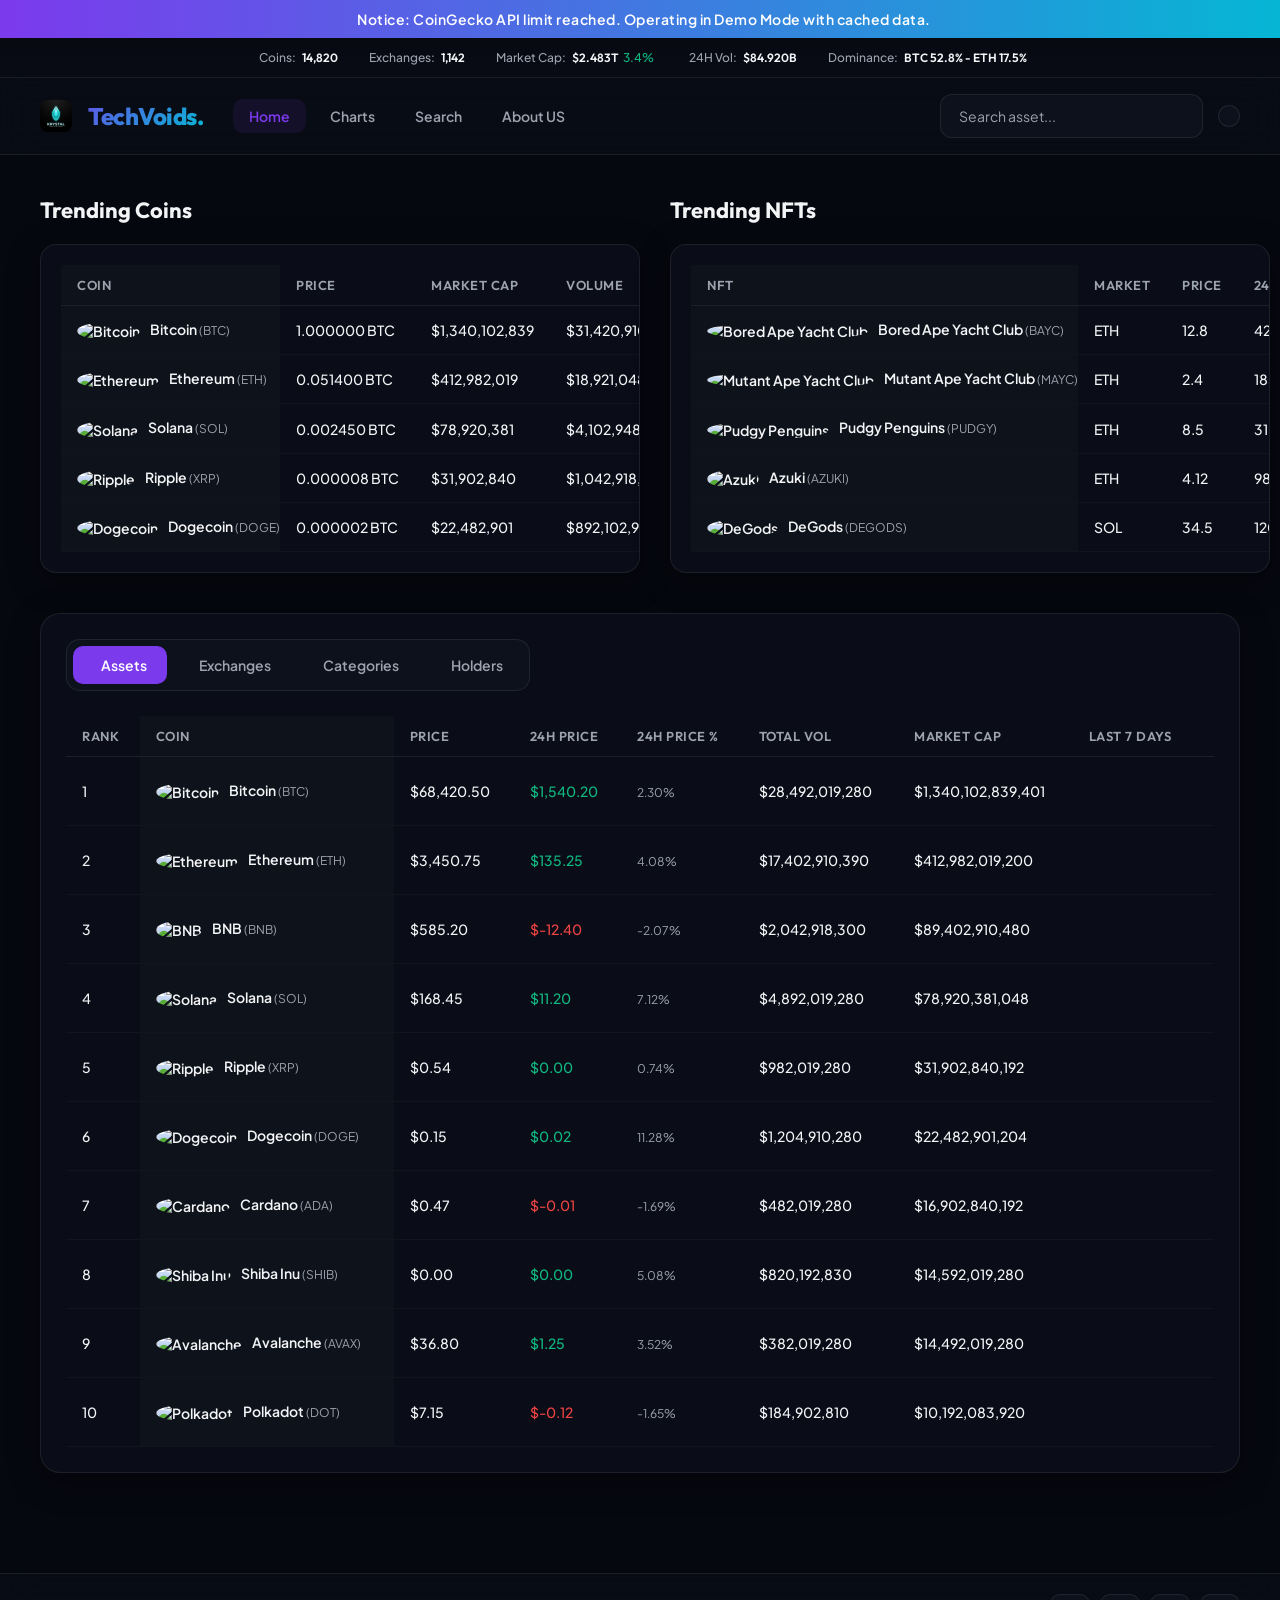
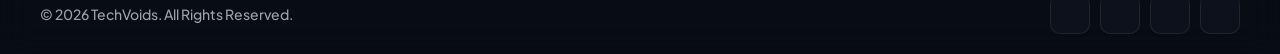
==== commit 43f1b443: "feat: implement new premium CSS design tokens and layout components for the crypto dashboard" ====
--- a/index.html
+++ b/index.html
@@ -4,11 +4,12 @@
 <head>
     <meta charset="UTF-8">
     <meta name="viewport" content="width=device-width, initial-scale=1.0">
-    <meta name="description" content="Kryptonix - A premium obsidian-themed cryptocurrency analytics platform. Track live assets, NFT trends, exchanges, and institutional BTC holdings with high-speed local caching.">
+    <meta name="description"
+        content="TechVoids - A premium obsidian-themed cryptocurrency analytics platform. Track live assets, NFT trends, exchanges, and institutional BTC holdings with high-speed local caching.">
     <link rel="stylesheet" href="https://cdnjs.cloudflare.com/ajax/libs/remixicon/4.2.0/remixicon.min.css">
     <link rel="stylesheet" href="assets/css/style.css">
     <link rel="icon" type="image/png" href="assets/images/logo.png">
-    <title>Kryptonix | Crypto Marketplace</title>
+    <title>TechVoids | Crypto Marketplace</title>
 </head>
 
 <body>
@@ -22,7 +23,9 @@
     <!-- Mobile Navigation Overlay Drawer -->
     <div class="overlay">
         <button id="closeMenu" aria-label="Close menu"><i class="ri-close-circle-line"></i></button>
-        <a href="index.html" class="logo"><img src="assets/images/logo.png" alt="Kryptonix Logo" style="width: 32px; height: 32px; border-radius: 8px; vertical-align: middle; margin-right: 8px;"> Kryptonix</a>
+        <a href="index.html" class="logo"><img src="assets/images/logo.png" alt="TechVoids Logo"
+                style="width: 32px; height: 32px; border-radius: 8px; vertical-align: middle; margin-right: 8px;">
+            TechVoids</a>
         <div class="nav-links">
             <a href="index.html" class="active">Home</a>
             <a href="pages/charts.html">Charts</a>
@@ -44,7 +47,8 @@
         <div class="global">
             <p><i class="ri-coins-line"></i> Coins: <b id="coins-count">N/A</b></p>
             <p><i class="ri-exchange-funds-line"></i> Exchanges: <b id="exchanges-count">N/A</b></p>
-            <p><i class="ri-line-chart-line"></i> Market Cap: <span><b id="marketCap">N/A</b> <span id="marketCapChange">N/A <i class="ri-arrow-down-s-fill"></i></span></span></p>
+            <p><i class="ri-line-chart-line"></i> Market Cap: <span><b id="marketCap">N/A</b> <span
+                        id="marketCapChange">N/A <i class="ri-arrow-down-s-fill"></i></span></span></p>
             <p><i class="ri-funds-line"></i> 24H Vol: <b id="volume">N/A</b></p>
             <p><i class="ri-pie-chart-line"></i> Dominance: <b id="dominance">BTC N/A% - ETH N/A%</b></p>
         </div>
@@ -53,7 +57,9 @@
         <nav>
             <div class="left-section">
                 <button id="openMenu" aria-label="Open menu"><i class="ri-menu-line"></i></button>
-                <a href="index.html" class="logo"><img src="assets/images/logo.png" alt="Kryptonix Logo" style="width: 32px; height: 32px; border-radius: 8px; vertical-align: middle; margin-right: 8px;"> Kryptonix.</a>
+                <a href="index.html" class="logo"><img src="assets/images/logo.png" alt="TechVoids Logo"
+                        style="width: 32px; height: 32px; border-radius: 8px; vertical-align: middle; margin-right: 8px;">
+                    TechVoids.</a>
                 <div class="nav-links">
                     <a href="index.html" class="active">Home</a>
                     <a href="pages/charts.html">Charts</a>
@@ -98,9 +104,12 @@
         <!-- Interactive Market Tabs Section -->
         <div class="tab-container">
             <div class="tabs">
-                <button class="tab-button active" onclick="openTab(event, 'tab1')"><i class="ri-apps-2-line"></i> Assets</button>
-                <button class="tab-button" onclick="openTab(event, 'tab2')"><i class="ri-arrow-left-right-line"></i> Exchanges</button>
-                <button class="tab-button" onclick="openTab(event, 'tab3')"><i class="ri-exchange-2-line"></i> Categories</button>
+                <button class="tab-button active" onclick="openTab(event, 'tab1')"><i class="ri-apps-2-line"></i>
+                    Assets</button>
+                <button class="tab-button" onclick="openTab(event, 'tab2')"><i class="ri-arrow-left-right-line"></i>
+                    Exchanges</button>
+                <button class="tab-button" onclick="openTab(event, 'tab3')"><i class="ri-exchange-2-line"></i>
+                    Categories</button>
                 <button class="tab-button" onclick="openTab(event, 'tab4')"><i class="ri-btc-line"></i> Holders</button>
             </div>
             <div class="tab-content" id="tab1">
@@ -128,7 +137,7 @@
 
     <!-- Page Footer -->
     <footer>
-        <p>&copy; 2026 Kryptonix. All Rights Reserved.</p>
+        <p>&copy; 2026 TechVoids. All Rights Reserved.</p>
         <div class="social-icons">
             <a href="#" aria-label="YouTube"><i class="ri-youtube-line"></i></a>
             <a href="#" aria-label="Telegram"><i class="ri-telegram-line"></i></a>
@@ -138,7 +147,8 @@
     </footer>
 
     <!-- Smooth Back To Top Button -->
-    <button onclick="scrollToTop()" id="scrollTop" aria-label="Scroll to top"><i class="ri-arrow-up-s-line"></i></button>
+    <button onclick="scrollToTop()" id="scrollTop" aria-label="Scroll to top"><i
+            class="ri-arrow-up-s-line"></i></button>
 
     <!-- Script Assets -->
     <script src="https://cdn.jsdelivr.net/npm/chart.js"></script>
--- a/assets/css/style.css
+++ b/assets/css/style.css
@@ -231,7 +231,7 @@
     gap: 30px;
 }
 
-nav .left-section .logo {
+.logo {
     font-family: var(--font-heading);
     font-weight: 800;
     font-size: 24px;
@@ -239,9 +239,37 @@
     background: linear-gradient(135deg, var(--color-accent), var(--color-accent-secondary));
     -webkit-background-clip: text;
     -webkit-text-fill-color: transparent;
-    display: flex;
+    display: inline-flex;
     align-items: center;
     gap: 8px;
+    transition: transform 0.3s ease;
+}
+
+.logo-img {
+    width: 24px;
+    height: 24px;
+    border-radius: 6px;
+    object-fit: contain;
+    transition: transform 0.4s cubic-bezier(0.175, 0.885, 0.32, 1.275);
+}
+
+/* Blend logo into background in dark theme */
+#dark-theme .logo-img, body:not(#light-theme) .logo-img {
+    mix-blend-mode: screen;
+    filter: drop-shadow(0 0 6px rgba(6, 182, 212, 0.5));
+}
+
+#light-theme .logo-img {
+    mix-blend-mode: multiply;
+    filter: drop-shadow(0 0 3px rgba(124, 58, 237, 0.2));
+}
+
+.logo:hover .logo-img {
+    transform: scale(1.15) rotate(-10deg);
+}
+
+nav .left-section .logo {
+    /* Inherits layout from .logo */
 }
 
 nav .left-section .nav-links {
@@ -350,6 +378,7 @@
     border: 1px solid var(--border-color);
     box-shadow: var(--shadow-main);
     transition: border-color 0.3s;
+    overflow-x: auto;
 }
 
 .trending .coins-wrapper .container:hover,
@@ -373,6 +402,7 @@
     border-bottom: 1px solid var(--border-color);
     text-transform: uppercase;
     letter-spacing: 0.5px;
+    white-space: nowrap;
 }
 
 table tr {
@@ -429,6 +459,7 @@
     border-radius: 20px;
     border: 1px solid var(--border-color);
     box-shadow: var(--shadow-main);
+    overflow-x: auto;
 }
 
 .tab-container .tabs {
@@ -535,12 +566,13 @@
 /* Detail Coin View Layout */
 .coin-container {
     margin: 40px;
-    display: flex;
+    display: grid;
+    grid-template-columns: 32fr 45fr 23fr;
     gap: 30px;
 }
 
 .coin-container .left-section {
-    width: 32%;
+    width: 100%;
     display: flex;
     flex-direction: column;
     gap: 25px;
@@ -645,7 +677,7 @@
 }
 
 .coin-container .main-section {
-    width: 45%;
+    width: 100%;
     display: flex;
     flex-direction: column;
 }
@@ -661,7 +693,7 @@
 }
 
 .coin-container .right-section {
-    width: 23%;
+    width: 100%;
     display: flex;
     flex-direction: column;
     gap: 25px;
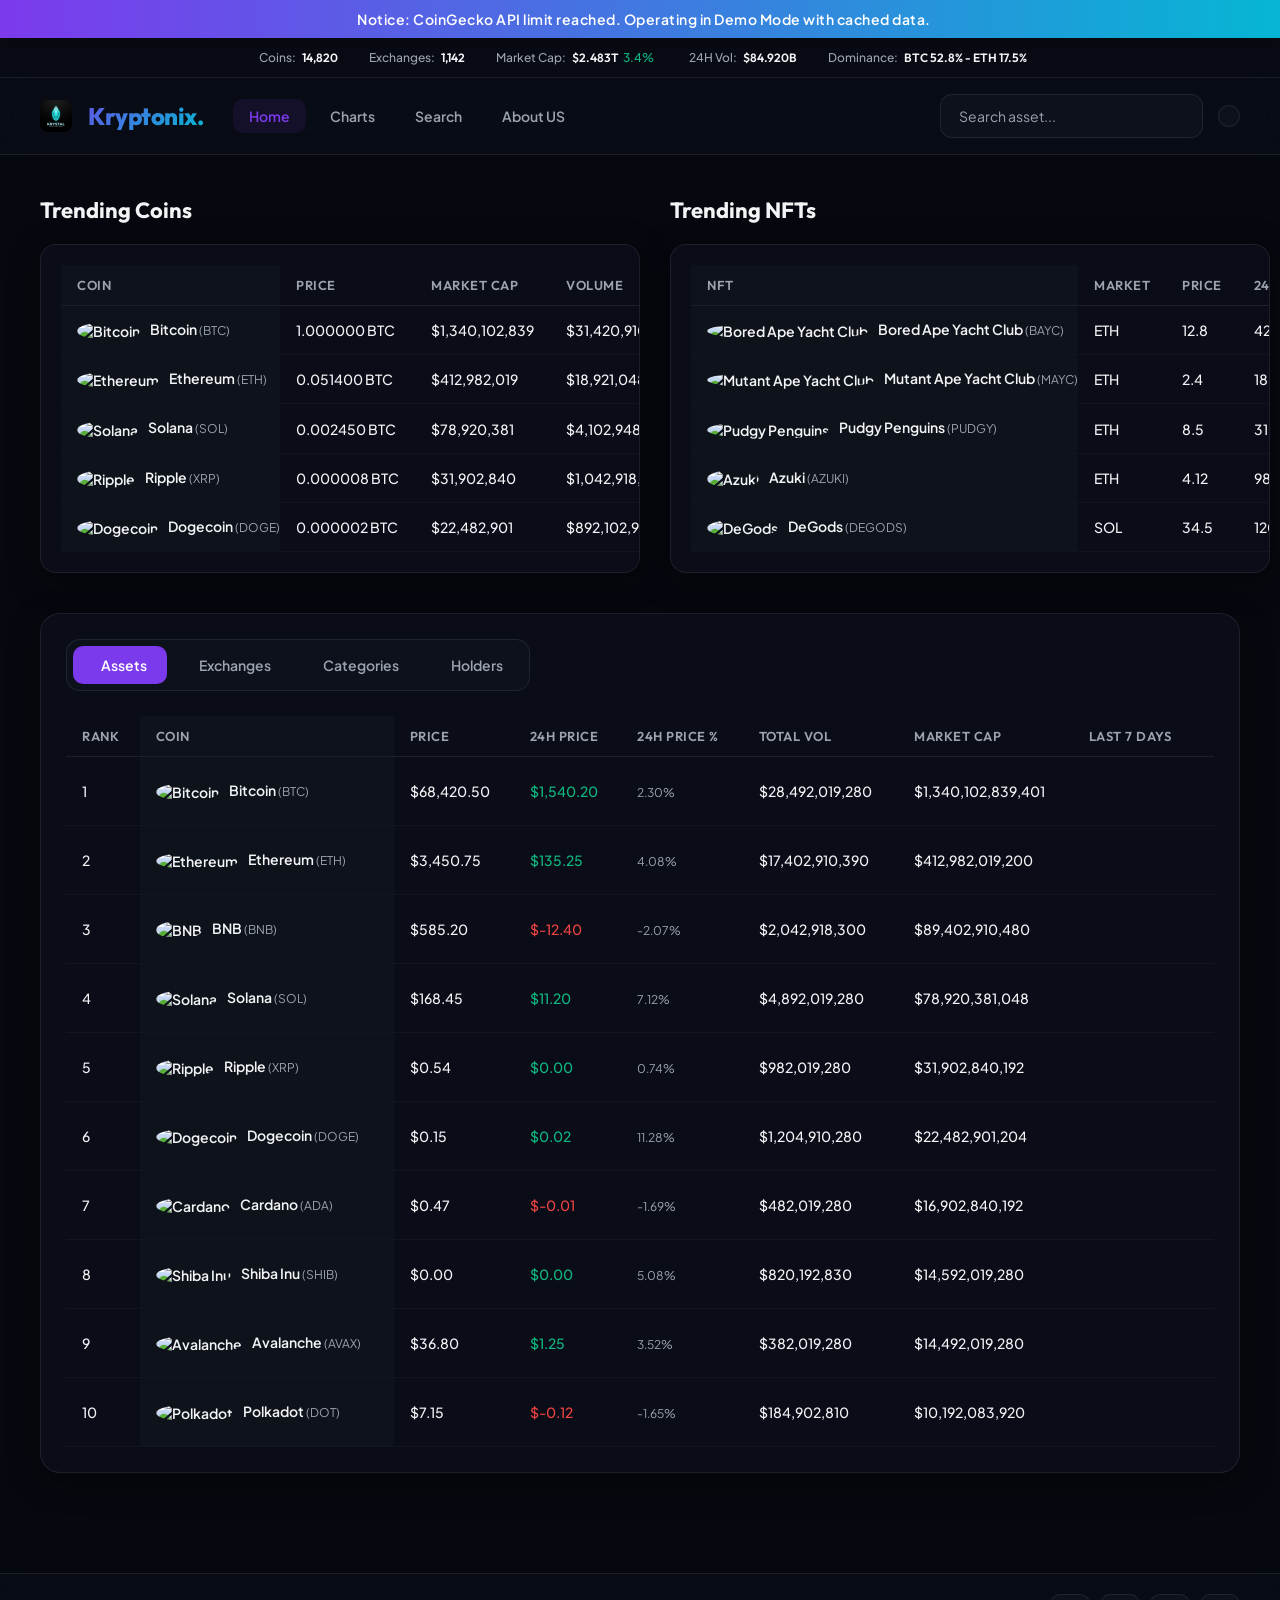
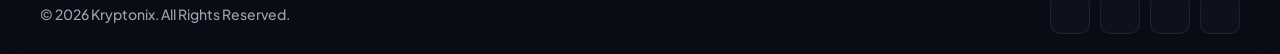
==== commit 78dceb31: "chore: rebrand project from TechVoids to Kryptonix and improve README formatting" ====
--- a/index.html
+++ b/index.html
@@ -9,7 +9,7 @@
     <link rel="stylesheet" href="https://cdnjs.cloudflare.com/ajax/libs/remixicon/4.2.0/remixicon.min.css">
     <link rel="stylesheet" href="assets/css/style.css">
     <link rel="icon" type="image/png" href="assets/images/logo.png">
-    <title>TechVoids | Crypto Marketplace</title>
+    <title>Kryptonix | Crypto Marketplace</title>
 </head>
 
 <body>
@@ -23,9 +23,9 @@
     <!-- Mobile Navigation Overlay Drawer -->
     <div class="overlay">
         <button id="closeMenu" aria-label="Close menu"><i class="ri-close-circle-line"></i></button>
-        <a href="index.html" class="logo"><img src="assets/images/logo.png" alt="TechVoids Logo"
+        <a href="index.html" class="logo"><img src="assets/images/logo.png" alt="Kryptonix Logo"
                 style="width: 32px; height: 32px; border-radius: 8px; vertical-align: middle; margin-right: 8px;">
-            TechVoids</a>
+            Kryptonix</a>
         <div class="nav-links">
             <a href="index.html" class="active">Home</a>
             <a href="pages/charts.html">Charts</a>
@@ -57,9 +57,9 @@
         <nav>
             <div class="left-section">
                 <button id="openMenu" aria-label="Open menu"><i class="ri-menu-line"></i></button>
-                <a href="index.html" class="logo"><img src="assets/images/logo.png" alt="TechVoids Logo"
+                <a href="index.html" class="logo"><img src="assets/images/logo.png" alt="Kryptonix Logo"
                         style="width: 32px; height: 32px; border-radius: 8px; vertical-align: middle; margin-right: 8px;">
-                    TechVoids.</a>
+                    Kryptonix.</a>
                 <div class="nav-links">
                     <a href="index.html" class="active">Home</a>
                     <a href="pages/charts.html">Charts</a>
@@ -137,7 +137,7 @@
 
     <!-- Page Footer -->
     <footer>
-        <p>&copy; 2026 TechVoids. All Rights Reserved.</p>
+        <p>&copy; 2026 Kryptonix. All Rights Reserved.</p>
         <div class="social-icons">
             <a href="#" aria-label="YouTube"><i class="ri-youtube-line"></i></a>
             <a href="#" aria-label="Telegram"><i class="ri-telegram-line"></i></a>
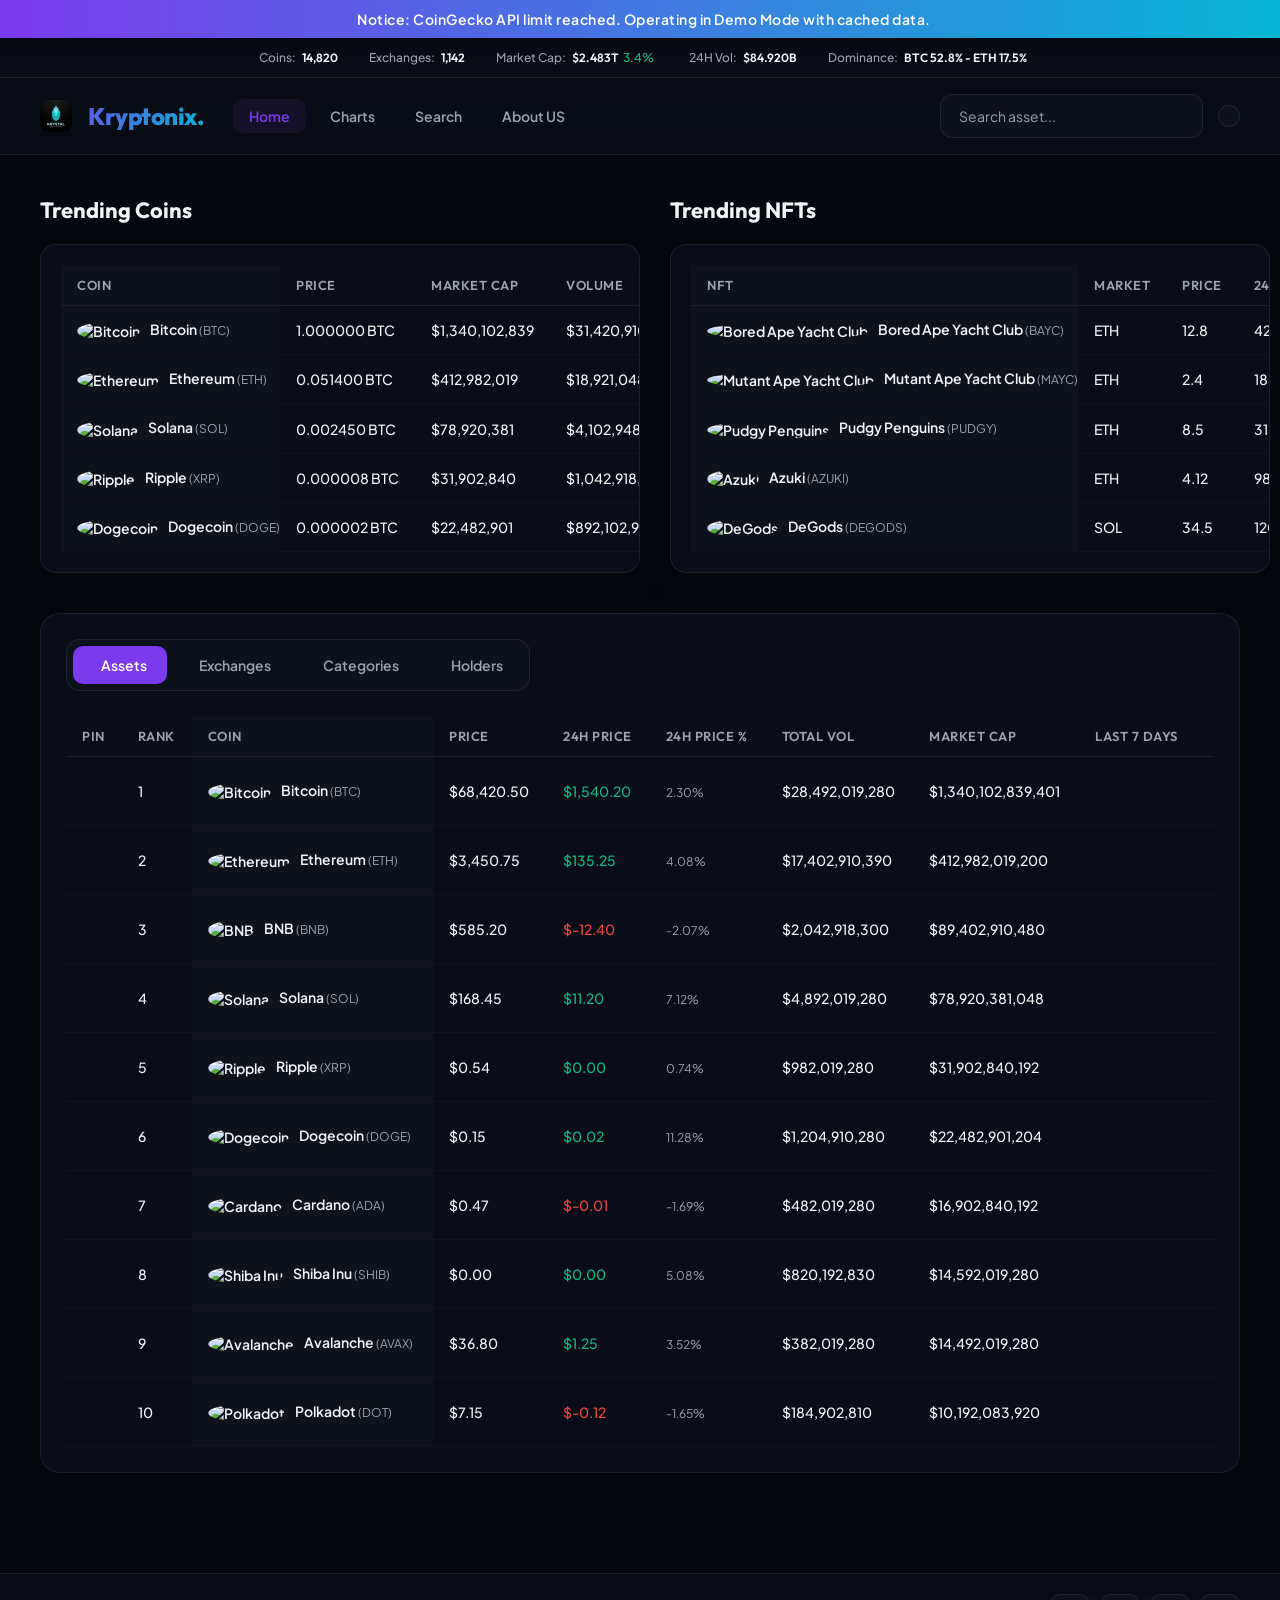
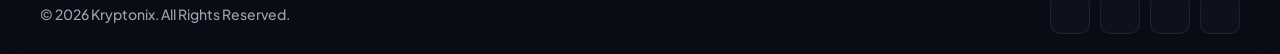
==== commit ab2723db: "feat: improve website layout, aesthetics, and features" ====
--- a/index.html
+++ b/index.html
@@ -5,7 +5,7 @@
     <meta charset="UTF-8">
     <meta name="viewport" content="width=device-width, initial-scale=1.0">
     <meta name="description"
-        content="TechVoids - A premium obsidian-themed cryptocurrency analytics platform. Track live assets, NFT trends, exchanges, and institutional BTC holdings with high-speed local caching.">
+        content="Kryptonix - A premium obsidian-themed cryptocurrency analytics platform. Track live assets, NFT trends, exchanges, and institutional BTC holdings with high-speed local caching.">
     <link rel="stylesheet" href="https://cdnjs.cloudflare.com/ajax/libs/remixicon/4.2.0/remixicon.min.css">
     <link rel="stylesheet" href="assets/css/style.css">
     <link rel="icon" type="image/png" href="assets/images/logo.png">
@@ -75,6 +75,15 @@
                 <i id="theme-toggle" class="ri-moon-line" aria-label="Toggle theme"></i>
             </div>
         </nav>
+
+        <!-- Pinned Watchlist Section -->
+        <div id="pinned-watchlist-section" class="pinned-watchlist-section hidden" style="padding: 1.5rem 2.5rem 0 2.5rem;">
+            <div class="header" style="display:flex; justify-content:space-between; align-items:center; margin-bottom:1rem; border-bottom:1px solid rgba(255,255,255,0.06); padding-bottom:8px;">
+                <h3 style="font-size:1.15rem; font-weight:600;"><i class="ri-bookmark-3-fill" style="color: #F59E0B"></i> Pinned Watchlist</h3>
+                <button id="compare-sparklines-btn" class="tab-button" onclick="openCompareModal()" style="padding: 6px 12px; font-size: 0.8rem; border-radius: 6px; display:flex; align-items:center; gap:6px;"><i class="ri-line-chart-line"></i> Compare Sparklines</button>
+            </div>
+            <div id="pinned-assets-list" class="pinned-assets-list" style="display:flex; flex-wrap:wrap; gap:12px; min-height:50px;"></div>
+        </div>
 
         <!-- Trending Grids Section -->
         <div class="trending">
@@ -150,6 +159,26 @@
     <button onclick="scrollToTop()" id="scrollTop" aria-label="Scroll to top"><i
             class="ri-arrow-up-s-line"></i></button>
 
+    <!-- Compare Sparklines Modal -->
+    <div id="compare-modal" class="modal" style="display:none; position:fixed; top:0; left:0; width:100%; height:100%; background:rgba(0,0,0,0.6); backdrop-filter:blur(8px); z-index:999; justify-content:center; align-items:center;">
+        <div class="modal-content" style="background:#131a26; border:1px solid rgba(255,255,255,0.08); border-radius:12px; width:90%; max-width:550px; padding:20px; box-shadow:0 15px 30px rgba(0,0,0,0.5);">
+            <div class="modal-header" style="display:flex; justify-content:space-between; align-items:center; margin-bottom:15px; border-bottom:1px solid rgba(255,255,255,0.06); padding-bottom:10px;">
+                <h3 style="font-size:1.15rem; font-weight:600; color:#fff;"><i class="ri-line-chart-line" style="color:var(--accent-color, #6366f1)"></i> Compare Asset Sparklines</h3>
+                <span class="close-modal" onclick="closeCompareModal()" style="font-size:1.5rem; cursor:pointer; color:#94a3b8;">&times;</span>
+            </div>
+            <div class="modal-body">
+                <div class="compare-selectors" style="display:flex; align-items:center; justify-content:center; gap:12px; margin-bottom:20px;">
+                    <select id="compare-select-1" class="compare-select" style="background:#1c2533; border:1px solid rgba(255,255,255,0.15); color:#fff; padding:6px 12px; border-radius:6px; outline:none; font-size:0.88rem; width:45%;"></select>
+                    <span class="vs-text" style="font-weight:700; color:#cbd5e1; font-size:0.8rem;">VS</span>
+                    <select id="compare-select-2" class="compare-select" style="background:#1c2533; border:1px solid rgba(255,255,255,0.15); color:#fff; padding:6px 12px; border-radius:6px; outline:none; font-size:0.88rem; width:45%;"></select>
+                </div>
+                <div class="chart-container" style="position: relative; height:220px; width:100%;">
+                    <canvas id="compareChart"></canvas>
+                </div>
+            </div>
+        </div>
+    </div>
+
     <!-- Script Assets -->
     <script src="https://cdn.jsdelivr.net/npm/chart.js"></script>
     <script src="assets/js/mockData.js"></script>
--- a/assets/css/style.css
+++ b/assets/css/style.css
@@ -1232,4 +1232,130 @@
         gap: 15px;
         text-align: center;
     }
+}
+
+/* Extra small mobile styles */
+@media screen and (max-width: 576px) {
+    nav {
+        padding: 12px 16px;
+    }
+    nav .right-section {
+        width: auto;
+        min-width: 0;
+        flex-grow: 1;
+        justify-content: flex-end;
+    }
+    nav .right-section .search {
+        display: none;
+    }
+    .trending, .tab-container, .coin-container, .coin-desc {
+        margin: 16px 12px;
+    }
+    .coin-desc {
+        padding: 16px;
+    }
+    .chart-container {
+        margin: 16px 12px;
+        height: 380px;
+    }
+    .chart-header {
+        flex-direction: column;
+        align-items: flex-start;
+        gap: 12px;
+        padding: 16px;
+    }
+    .about-container {
+        padding: 20px 16px;
+    }
+}
+
+/* ==========================================================
+   Pinned Watchlist & Compare Modal Styles
+   ========================================================== */
+.pinned-card {
+    background: var(--bg-card);
+    backdrop-filter: blur(8px);
+    -webkit-backdrop-filter: blur(8px);
+    border: 1px solid var(--border-color);
+    border-radius: 10px;
+    padding: 10px 14px;
+    display: flex;
+    align-items: center;
+    gap: 12px;
+    min-width: 150px;
+    flex-grow: 1;
+    max-width: 200px;
+    box-shadow: var(--shadow-main);
+    transition: all 0.25s ease;
+    cursor: pointer;
+    position: relative;
+    user-select: none;
+}
+
+.pinned-card:hover {
+    transform: translateY(-2px);
+    border-color: var(--border-hover);
+    box-shadow: 0 4px 15px var(--glow-accent);
+}
+
+.pinned-card img {
+    width: 24px;
+    height: 24px;
+    border-radius: 50%;
+}
+
+.pinned-card-info {
+    display: flex;
+    flex-direction: column;
+    min-width: 0;
+    flex-grow: 1;
+}
+
+.pinned-card-name {
+    font-size: 0.82rem;
+    font-weight: 700;
+    color: var(--color-text-primary);
+    white-space: nowrap;
+    overflow: hidden;
+    text-overflow: ellipsis;
+}
+
+.pinned-card-price {
+    font-size: 0.78rem;
+    font-weight: 500;
+    color: var(--color-text-secondary);
+}
+
+.pinned-card-change {
+    font-size: 0.72rem;
+    font-weight: 600;
+    margin-top: 2px;
+}
+
+.pinned-card-change.up { color: var(--color-green); }
+.pinned-card-change.down { color: var(--color-red); }
+
+.pin-row-btn {
+    background: transparent;
+    border: none;
+    color: var(--color-text-secondary);
+    cursor: pointer;
+    font-size: 1rem;
+    transition: color 0.2s ease;
+}
+
+.pin-row-btn:hover {
+    color: var(--color-accent);
+}
+
+.pin-row-btn.pinned {
+    color: #F59E0B;
+}
+
+/* Compare Selectors styles */
+.compare-select {
+    transition: border-color 0.2s ease;
+}
+.compare-select:focus {
+    border-color: var(--color-accent) !important;
 }
